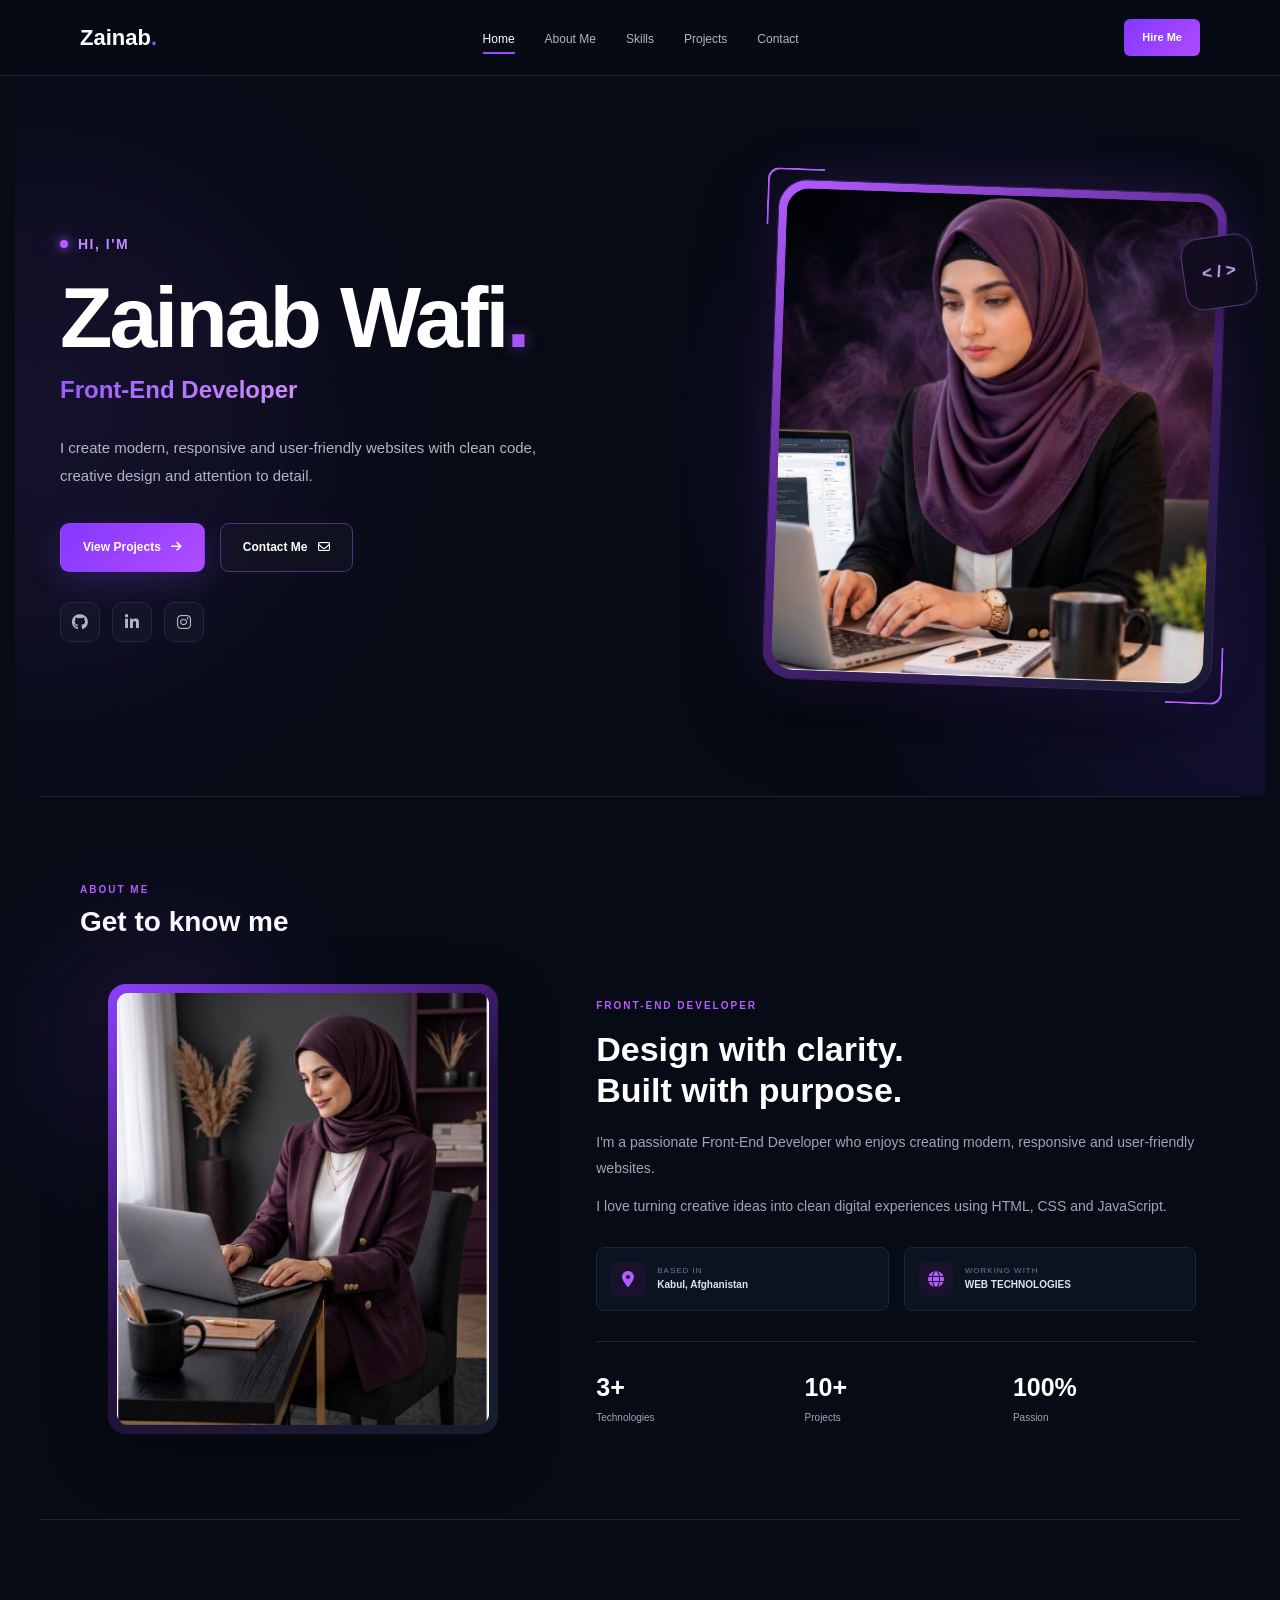
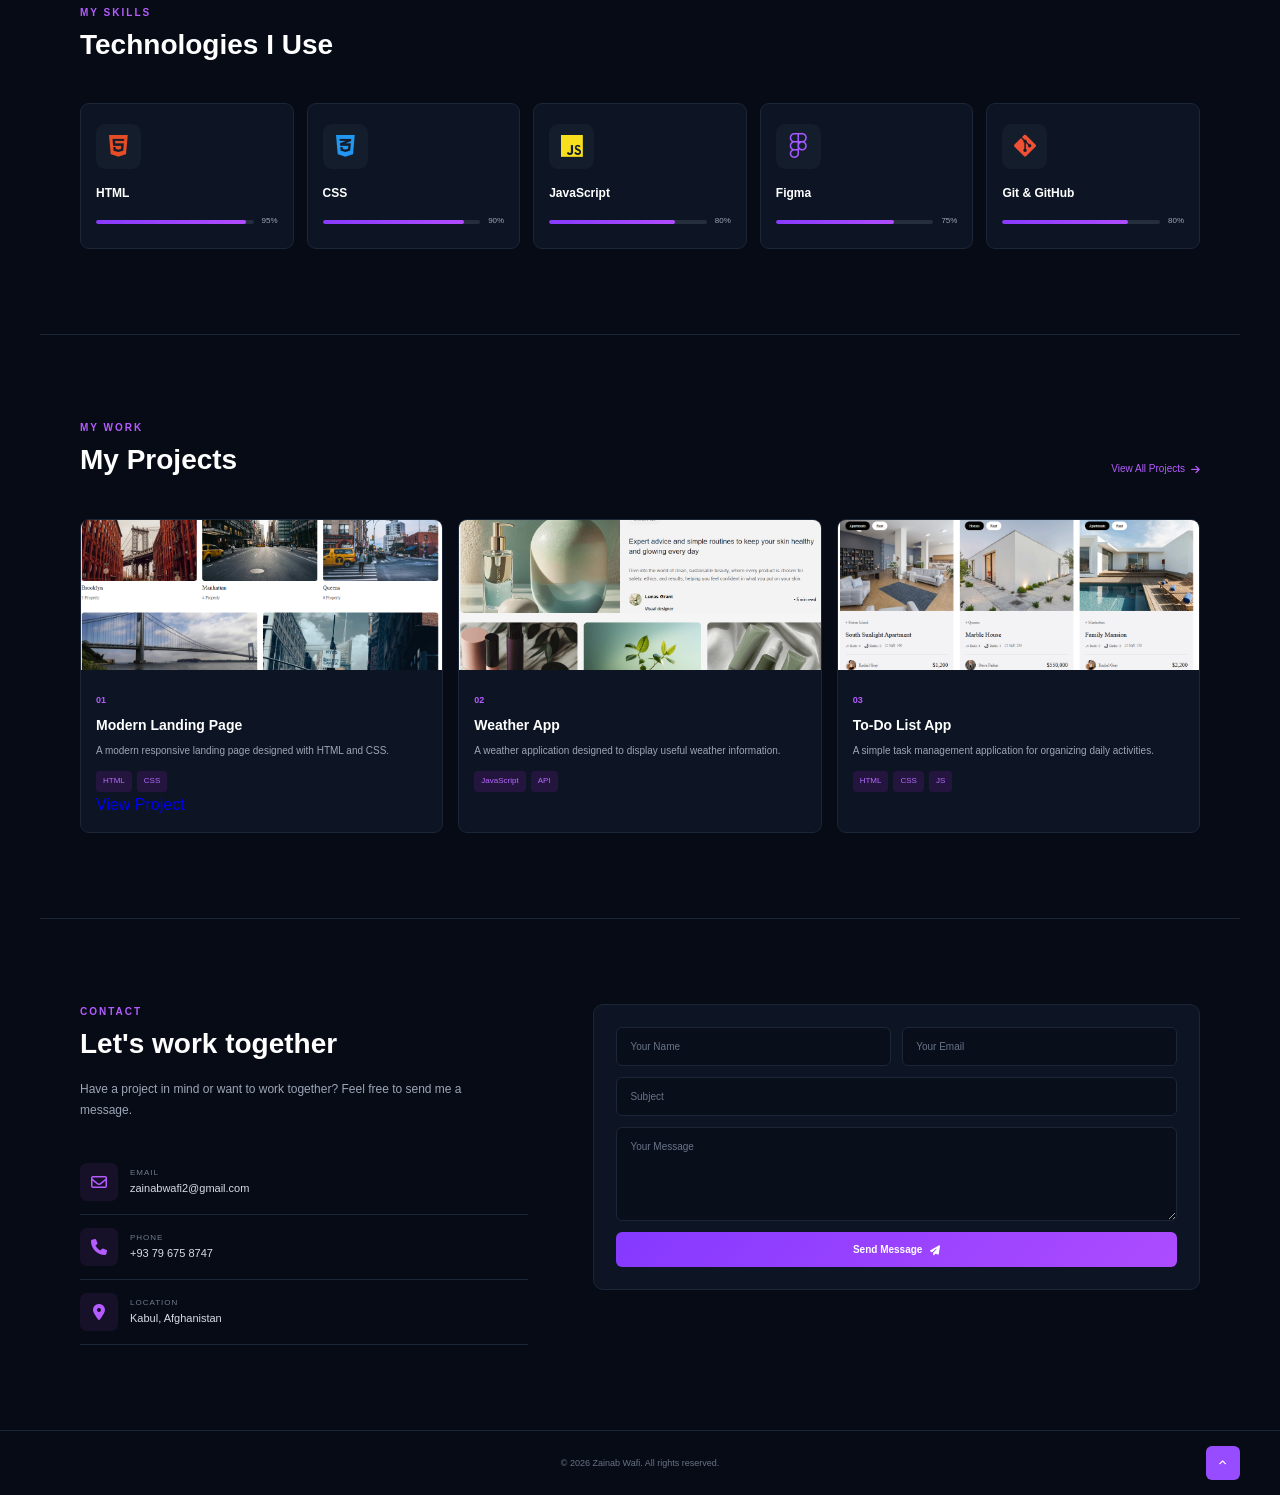
==== index.html @ 2007ede8 "Add modern landing page with HTML, CSS, and image assets - Created project1.html for the landing pag" ====
<!doctype html>
<html lang="en">
  <head>
    <meta charset="UTF-8" />
    <meta name="viewport" content="width=device-width, initial-scale=1.0" />

    <title>Zainab Wafi | Front-End Developer</title>

    <!-- CSS -->
    <link rel="stylesheet" href="style2.css" />

    <!-- Font Awesome -->
    <link
      rel="stylesheet"
      href="https://cdnjs.cloudflare.com/ajax/libs/font-awesome/6.5.2/css/all.min.css"
    />
  </head>

  <body>
    <!-- ================= NAVBAR ================= -->

    <header class="header">
      <nav class="navbar">
        <a href="#home" class="logo"> Zainab<span>.</span> </a>

        <ul class="nav-links">
          <li>
            <a href="#home" class="active">Home</a>
          </li>

          <li>
            <a href="#about">About Me</a>
          </li>

          <li>
            <a href="#skills">Skills</a>
          </li>

          <li>
            <a href="#projects">Projects</a>
          </li>

          <li>
            <a href="#contact">Contact</a>
          </li>
        </ul>

        <a href="#contact" class="hire-btn"> Hire Me </a>
      </nav>
    </header>

    <!-- ================= MAIN ================= -->

    <main>
      <!-- ================= HOME ================= -->

      <section class="home" id="home">
        <div class="home-content">
          <p class="hello">Hi, I'm</p>

          <h1>Zainab Wafi<span>.</span></h1>

          <h2>Front-End Developer</h2>

          <p class="home-description">
            I create modern, responsive and user-friendly websites with clean
            code, creative design and attention to detail.
          </p>

          <!-- Buttons -->

          <div class="home-buttons">
            <a href="#projects" class="btn">
              View Projects
              <i class="fa-solid fa-arrow-right"></i>
            </a>

            <a href="#contact" class="btn btn-outline">
              Contact Me
              <i class="fa-regular fa-envelope"></i>
            </a>
          </div>

          <!-- Social Icons -->

          <div class="social-icons">
            <a href="#" aria-label="GitHub">
              <i class="fa-brands fa-github"></i>
            </a>

            <a href="#" aria-label="LinkedIn">
              <i class="fa-brands fa-linkedin-in"></i>
            </a>

            <a href="#" aria-label="Instagram">
              <i class="fa-brands fa-instagram"></i>
            </a>
          </div>
        </div>

        <!-- Hero Image -->

        <div class="home-image">
          <div class="hero-image-box">
            <img src="hero.PNG" alt="" />

            <!-- <img
              src="https://images.unsplash.com/photo-1494790108377-be9c29b29330?auto=format&fit=crop&w=800&q=80"
              alt="Profile image"
            /> -->
          </div>
        </div>
      </section>

      <!-- ================= ABOUT ================= -->

      <section class="section about-section" id="about">
        <div class="section-heading">
          <p>ABOUT ME</p>

          <h2>Get to know me</h2>
        </div>

        <div class="about-container">
          <!-- About Image -->

          <div class="about-image-wrapper">
            <div class="about-glow"></div>

            <div class="about-image">
              <img src="zaino.PNG" alt="About Zainab" />
            </div>
          </div>

          <!-- About Content -->

          <div class="about-content">
            <span class="about-label"> FRONT-END DEVELOPER </span>

            <h3>
              Design with clarity.<br />
              Built with purpose.
            </h3>

            <p>
              I'm a passionate Front-End Developer who enjoys creating modern,
              responsive and user-friendly websites.
            </p>

            <p>
              I love turning creative ideas into clean digital experiences using
              HTML, CSS and JavaScript.
            </p>

            <!-- Information -->

            <div class="about-info">
              <div class="info-item">
                <div class="info-icon">
                  <i class="fa-solid fa-location-dot"></i>
                </div>

                <div>
                  <small>BASED IN</small>
                  <strong>Kabul, Afghanistan</strong>
                </div>
              </div>

              <div class="info-item">
                <div class="info-icon">
                  <i class="fa-solid fa-globe"></i>
                </div>

                <div>
                  <small>WORKING WITH</small>
                  <strong>WEB TECHNOLOGIES</strong>
                </div>
              </div>
            </div>

            <!-- Statistics -->

            <div class="stats">
              <div class="stat">
                <h4>3+</h4>

                <p>Technologies</p>
              </div>

              <div class="stat">
                <h4>10+</h4>

                <p>Projects</p>
              </div>

              <div class="stat">
                <h4>100%</h4>

                <p>Passion</p>
              </div>
            </div>
          </div>
        </div>
      </section>

      <!-- ================= SKILLS ================= -->

      <section class="section" id="skills">
        <div class="section-heading">
          <p>MY SKILLS</p>

          <h2>Technologies I Use</h2>
        </div>

        <div class="skills-container">
          <!-- HTML -->

          <div class="skill-card">
            <div class="skill-icon html-icon">
              <i class="fa-brands fa-html5"></i>
            </div>

            <h3>HTML</h3>

            <div class="skill-bottom">
              <div class="progress">
                <span style="width: 95%"></span>
              </div>

              <small> 95% </small>
            </div>
          </div>

          <!-- CSS -->

          <div class="skill-card">
            <div class="skill-icon css-icon">
              <i class="fa-brands fa-css3-alt"></i>
            </div>

            <h3>CSS</h3>

            <div class="skill-bottom">
              <div class="progress">
                <span style="width: 90%"></span>
              </div>

              <small> 90% </small>
            </div>
          </div>

          <!-- JavaScript -->

          <div class="skill-card">
            <div class="skill-icon js-icon">
              <i class="fa-brands fa-js"></i>
            </div>

            <h3>JavaScript</h3>

            <div class="skill-bottom">
              <div class="progress">
                <span style="width: 80%"></span>
              </div>

              <small> 80% </small>
            </div>
          </div>

          <!-- Figma -->

          <div class="skill-card">
            <div class="skill-icon figma-icon">
              <i class="fa-brands fa-figma"></i>
            </div>

            <h3>Figma</h3>

            <div class="skill-bottom">
              <div class="progress">
                <span style="width: 75%"></span>
              </div>

              <small> 75% </small>
            </div>
          </div>

          <!-- Git & GitHub -->

          <div class="skill-card">
            <div class="skill-icon git-icon">
              <i class="fa-brands fa-git-alt"></i>
            </div>

            <h3>Git & GitHub</h3>

            <div class="skill-bottom">
              <div class="progress">
                <span style="width: 80%"></span>
              </div>

              <small> 80% </small>
            </div>
          </div>
        </div>
      </section>

      <!-- ================= PROJECTS ================= -->

      <section class="section" id="projects">
        <div class="projects-heading">
          <div class="section-heading">
            <p>MY WORK</p>

            <h2>My Projects</h2>
          </div>

          <a href="#" class="view-all">
            View All Projects
            <i class="fa-solid fa-arrow-right"></i>
          </a>
        </div>

        <div class="projects-container">
          <!-- Project 01 -->

         <!-- Project 01 -->

<article class="project-card">

    <div class="project-image">
        <img src="809.PNG" alt="Modern Landing Page">
    </div>

    <div class="project-content">

        <span class="project-number">01</span>

        <h3>Modern Landing Page</h3>

        <p>
            A modern responsive landing page designed
            with HTML and CSS.
        </p>

        <div class="tags">
            <span>HTML</span>
            <span>CSS</span>
        </div>

        <a href="project1.html" class="view-project">
            View Project
        </a>

    </div>

</article>
          <!-- Project 02 -->

          <article class="project-card">
            <div class="project-image">
              <a href=" https://bootcamp1-7zj9wh69l-web2-7c0c.vercel.app/">
          
              <img src="pich55.PNG" alt=""
                alt="Weather App"
              /> 
              <a href=" https://bootcamp1-7zj9wh69l-web2-7c0c.vercel.app/">
                click here</a
              >
            </div>

            <div class="project-content">
              <span class="project-number"> 02 </span>

              <h3>Weather App</h3>

              <p>
                A weather application designed to display useful weather
                information.
              </p>

              <div class="tags">
                <span>JavaScript</span>
                <span>API</span>
              </div>
            </div>
          </article>

          <!-- Project 03 -->

          <article class="project-card">
            <div class="project-image">
              <img src="6050.PNG" alt="" />
            </div>

            <div class="project-content">
              <span class="project-number"> 03 </span>

              <h3>To-Do List App</h3>

              <p>
                A simple task management application for organizing daily
                activities.
              </p>

              <div class="tags">
                <span>HTML</span>
                <span>CSS</span>
                <span>JS</span>
              </div>
            </div>
          </article>
        </div>
      </section>

      <!-- ================= CONTACT ================= -->

      <section class="section" id="contact">
        <div class="contact-container">
          <!-- Contact Text -->

          <div class="contact-text">
            <div class="section-heading">
              <p>CONTACT</p>

              <h2>Let's work together</h2>
            </div>

            <p class="contact-description">
              Have a project in mind or want to work together? Feel free to send
              me a message.
            </p>

            <div class="contact-details">
              <div class="contact-item">
                <div class="contact-icon">
                  <i class="fa-regular fa-envelope"></i>
                </div>

                <div>
                  <small>EMAIL</small>
                  <span> zainabwafi2@gmail.com </span>
                </div>
              </div>

              <div class="contact-item">
                <div class="contact-icon">
                  <i class="fa-solid fa-phone"></i>
                </div>

                <div>
                  <small>PHONE</small>
                  <span> +93 79 675 8747 </span>
                </div>
              </div>

              <div class="contact-item">
                <div class="contact-icon">
                  <i class="fa-solid fa-location-dot"></i>
                </div>

                <div>
                  <small>LOCATION</small>
                  <span> Kabul, Afghanistan </span>
                </div>
              </div>
            </div>
          </div>

          <!-- Contact Form -->

          <form class="contact-form">
            <div class="form-row">
              <input type="text" placeholder="Your Name" required />

              <input type="email" placeholder="Your Email" required />
            </div>

            <input type="text" placeholder="Subject" required />

            <textarea rows="6" placeholder="Your Message" required></textarea>

            <button type="submit" class="send-btn">
              Send Message

              <i class="fa-solid fa-paper-plane"></i>
            </button>
          </form>
        </div>
      </section>
    </main>

    <!-- ================= FOOTER ================= -->

    <footer>
      <p>© 2026 Zainab Wafi. All rights reserved.</p>

      <a href="#home" class="back-to-top">
        <i class="fa-solid fa-angle-up"></i>
      </a>
    </footer>
  </body>
</html>
---- style2.css ----
/* =====================================================
   RESET
===================================================== */

* {
    margin: 0;
    padding: 0;
    box-sizing: border-box;
}

html {
    scroll-behavior: smooth;
}

body {
    font-family: Arial, Helvetica, sans-serif;

    background: #070b15;
    color: #ffffff;

    line-height: 1.6;
}

a {
    text-decoration: none;
}

ul {
    list-style: none;
}

img {
    display: block;
    max-width: 100%;
}


/* =====================================================
   VARIABLES
===================================================== */

:root {

    --background: #070b15;

    --background-light: #0b1220;

    --card: #0d1524;

    --border: #1b2638;

    --purple: #984cff;

    --purple-light: #b45cff;

    --purple-dark: #24133f;

    --white: #ffffff;

    --text: #dfe3eb;

    --muted: #9da6b7;
}


/* =====================================================
   HEADER / NAVBAR
===================================================== */

.header {
    position: sticky;
    top: 0;
    z-index: 1000;

    width: 100%;

    background: rgba(7, 11, 21, 0.94);

    border-bottom: 1px solid var(--border);

    backdrop-filter: blur(12px);
}

.navbar {
    max-width: 1200px;

    min-height: 75px;

    margin: auto;

    padding: 0 40px;

    display: flex;
    align-items: center;
    justify-content: space-between;
}


/* Logo */

.logo {
    color: var(--white);

    font-size: 22px;
    font-weight: 700;
}

.logo span {
    color: var(--purple);
}


/* Navigation */

.nav-links {
    display: flex;
    align-items: center;

    gap: 30px;
}

.nav-links a {
    position: relative;

    color: #aeb6c5;

    font-size: 12px;

    transition: 0.3s ease;
}

.nav-links a:hover,
.nav-links a.active {
    color: var(--white);
}

.nav-links a::after {
    content: "";

    position: absolute;

    left: 0;
    bottom: -8px;

    width: 0;
    height: 2px;

    background: var(--purple);

    transition: 0.3s ease;
}

.nav-links a:hover::after,
.nav-links a.active::after {
    width: 100%;
}


/* Hire Button */

.hire-btn {
    padding: 10px 18px;

    color: var(--white);

    font-size: 11px;
    font-weight: 600;

    border-radius: 6px;

    background:
        linear-gradient(
            135deg,
            #8438ff,
            #ad4cff
        );

    transition: 0.3s ease;
}

.hire-btn:hover {
    transform: translateY(-2px);

    box-shadow:
        0 8px 25px rgba(152, 76, 255, 0.25);
}


/* =====================================================
   HOME
===================================================== */

.home {
    max-width: 1200px;

    min-height: 620px;

    margin: auto;

    padding: 80px 40px;

    display: flex;
    align-items: center;
    justify-content: space-between;

    gap: 70px;
}

.home-content {
    max-width: 560px;
}


/* Hello */

.hello {
    color: var(--purple-light);

    font-size: 16px;
    font-weight: 600;

    margin-bottom: 8px;
}


/* Name */

.home h1 {
    font-size: clamp(45px, 6vw, 68px);

    line-height: 1.05;

    margin-bottom: 12px;
}

.home h1 span {
    color: var(--purple);
}


/* Job title */

.home h2 {
    color: var(--purple-light);

    font-size: 22px;

    margin-bottom: 18px;
}


/* Description */

.home-description {
    max-width: 480px;

    color: var(--muted);

    font-size: 15px;

    line-height: 1.8;
}


/* Buttons */

.home-buttons {
    display: flex;

    gap: 12px;

    margin-top: 28px;
}

.btn {
    display: inline-flex;

    align-items: center;
    justify-content: center;

    gap: 8px;

    padding: 12px 18px;

    color: var(--white);

    font-size: 11px;
    font-weight: 600;

    border-radius: 6px;

    background:
        linear-gradient(
            135deg,
            #8539ff,
            #ad4cff
        );

    transition: 0.3s ease;
}

.btn:hover {
    transform: translateY(-3px);

    box-shadow:
        0 10px 25px rgba(152, 76, 255, 0.25);
}

.btn-outline {
    background: transparent;

    border: 1px solid var(--purple);
}

.btn-outline:hover {
    background: var(--purple);
}


/* Social Icons */

.social-icons {
    display: flex;

    gap: 14px;

    margin-top: 27px;
}

.social-icons a {
    width: 36px;
    height: 36px;

    display: flex;

    align-items: center;
    justify-content: center;

    color: #c6ccd7;

    border: 1px solid var(--border);

    border-radius: 50%;

    transition: 0.3s ease;
}

.social-icons a:hover {
    color: white;

    background: var(--purple);

    border-color: var(--purple);

    transform: translateY(-3px);
}


/* =====================================================
   HERO IMAGE
===================================================== */

.home-image {
    width: 410px;

    flex-shrink: 0;
}

.hero-image-box {
    width: 100%;
    height: 430px;

    padding: 10px;

    border: 1px solid #39235b;

    border-radius: 20px;

    background:
        radial-gradient(
            circle at center,
            #35135f 0%,
            #161c2d 55%,
            #080d17 100%
        );

    box-shadow:
        0 0 70px rgba(152, 76, 255, 0.12);
}

.hero-image-box img {
    width: 100%;
    height: 100%;

    object-fit: cover;

    border-radius: 13px;
}


/* =====================================================
   GENERAL SECTION
===================================================== */

.section {
    max-width: 1200px;

    margin: auto;

    padding: 85px 40px;

    border-top: 1px solid var(--border);
}

.section-heading p {
    color: var(--purple-light);

    font-size: 10px;
    font-weight: 700;

    letter-spacing: 2px;

    margin-bottom: 7px;
}

.section-heading h2 {
    font-size: 28px;

    line-height: 1.2;
}


/* =====================================================
   ABOUT
===================================================== */

.about-container {
    display: grid;

    grid-template-columns: 0.85fr 1.15fr;

    align-items: center;

    gap: 70px;

    margin-top: 45px;
}


/* About image wrapper */

.about-image-wrapper {
    position: relative;

    width: 100%;

    max-width: 390px;

    margin: auto;
}


/* Purple glow */

.about-glow {
    position: absolute;

    top: -20px;
    left: -20px;

    width: 150px;
    height: 150px;

    background: var(--purple);

    filter: blur(80px);

    opacity: 0.25;

    z-index: 0;
}


/* Image frame */

.about-image {
    position: relative;

    width: 100%;
    height: 450px;

    padding: 9px;

    background:
        linear-gradient(
            145deg,
            #8c40ff,
            #25113f,
            #151d2d
        );

    border-radius: 18px;

    z-index: 1;

    box-shadow:
        0 20px 60px rgba(0, 0, 0, 0.35);
}

.about-image img {
    width: 100%;
    height: 100%;

    object-fit: cover;

    border-radius: 11px;
}


/* About content */

.about-content {
    max-width: 600px;
}

.about-label {
    color: var(--purple-light);

    font-size: 10px;
    font-weight: 700;

    letter-spacing: 2px;
}

.about-content h3 {
    font-size: 34px;

    line-height: 1.2;

    margin: 12px 0 20px;
}

.about-content > p {
    color: var(--muted);

    font-size: 14px;

    line-height: 1.8;

    margin-bottom: 13px;
}


/* About information */

.about-info {
    margin-top: 28px;

    display: grid;

    grid-template-columns: 1fr 1fr;

    gap: 15px;
}

.info-item {
    display: flex;

    align-items: center;

    gap: 12px;

    padding: 14px;

    background: #0b1220;

    border: 1px solid var(--border);

    border-radius: 8px;
}

.info-icon {
    width: 34px;
    height: 34px;

    display: flex;

    align-items: center;
    justify-content: center;

    color: var(--purple-light);

    background: #1a112c;

    border-radius: 7px;
}

.info-item div:last-child {
    display: flex;

    flex-direction: column;
}

.info-item small {
    color: #707b8e;

    font-size: 8px;

    letter-spacing: 1px;
}

.info-item strong {
    color: #dfe3eb;

    font-size: 10px;
}


/* Statistics */

.stats {
    display: grid;

    grid-template-columns: repeat(3, 1fr);

    gap: 25px;

    margin-top: 30px;

    padding-top: 25px;

    border-top: 1px solid var(--border);
}

.stat h4 {
    color: var(--white);

    font-size: 25px;

    margin-bottom: 3px;
}

.stat p {
    color: var(--muted);

    font-size: 10px;
}


/* =====================================================
   SKILLS
===================================================== */

.skills-container {
    display: grid;

    grid-template-columns: repeat(5, 1fr);

    gap: 13px;

    margin-top: 42px;
}

.skill-card {
    padding: 20px 15px;

    background: var(--card);

    border: 1px solid var(--border);

    border-radius: 9px;

    transition: 0.3s ease;
}

.skill-card:hover {
    transform: translateY(-6px);

    border-color: #54327f;

    box-shadow:
        0 15px 35px rgba(0, 0, 0, 0.25);
}


/* Skill icons */

.skill-icon {
    width: 45px;
    height: 45px;

    display: flex;

    align-items: center;
    justify-content: center;

    margin-bottom: 15px;

    font-size: 25px;

    background: #141d2c;

    border-radius: 9px;
}

.html-icon {
    color: #e44d26;
}

.css-icon {
    color: #2196f3;
}

.js-icon {
    color: #f7df1e;
}

.figma-icon {
    color: #a259ff;
}

.git-icon {
    color: #f05033;
}

.skill-card h3 {
    font-size: 12px;

    margin-bottom: 12px;
}


/* Progress */

.skill-bottom {
    display: flex;

    align-items: center;

    gap: 8px;
}

.progress {
    flex: 1;

    height: 4px;

    overflow: hidden;

    background: #252e3d;

    border-radius: 20px;
}

.progress span {
    display: block;

    height: 100%;

    background:
        linear-gradient(
            90deg,
            #873aff,
            #b14cff
        );

    border-radius: 20px;
}

.skill-bottom small {
    color: var(--muted);

    font-size: 8px;
}


/* =====================================================
   PROJECTS
===================================================== */

.projects-heading {
    display: flex;

    align-items: flex-end;

    justify-content: space-between;
}

.view-all {
    display: flex;

    align-items: center;

    gap: 6px;

    color: var(--purple-light);

    font-size: 10px;

    transition: 0.3s ease;
}

.view-all:hover {
    color: white;

    gap: 10px;
}


.projects-container {
    display: grid;

    grid-template-columns: repeat(3, 1fr);

    gap: 15px;

    margin-top: 42px;
}


/* Project card */

.project-card {
    overflow: hidden;

    background: var(--card);

    border: 1px solid var(--border);

    border-radius: 9px;

    transition: 0.3s ease;
}

.project-card:hover {
    transform: translateY(-7px);

    border-color: #54327f;

    box-shadow:
        0 15px 35px rgba(0, 0, 0, 0.3);
}


/* Project image */

.project-image {
    width: 100%;
    height: 150px;

    overflow: hidden;
}

.project-image img {
    width: 100%;
    height: 100%;

    object-fit: cover;

    transition: 0.5s ease;
}

.project-card:hover .project-image img {
    transform: scale(1.07);
}


/* Project content */

.project-content {
    padding: 15px;
}

.project-number {
    color: var(--purple-light);

    font-size: 9px;

    font-weight: 700;
}

.project-content h3 {
    font-size: 14px;

    margin: 4px 0 5px;
}

.project-content p {
    color: var(--muted);

    font-size: 10px;

    line-height: 1.7;
}


/* Tags */

.tags {
    display: flex;

    flex-wrap: wrap;

    gap: 5px;

    margin-top: 12px;
}

.tags span {
    padding: 4px 7px;

    color: #b66aff;

    font-size: 8px;

    background: #24153f;

    border-radius: 4px;
}


/* =====================================================
   CONTACT
===================================================== */

.contact-container {
    display: grid;

    grid-template-columns: 0.85fr 1.15fr;

    gap: 65px;

    align-items: start;
}

.contact-description {
    max-width: 430px;

    color: var(--muted);

    font-size: 12px;

    line-height: 1.8;

    margin-top: 18px;
}


/* Contact details */

.contact-details {
    margin-top: 28px;
}

.contact-item {
    display: flex;

    align-items: center;

    gap: 12px;

    padding: 13px 0;

    border-bottom: 1px solid var(--border);
}

.contact-icon {
    width: 38px;
    height: 38px;

    display: flex;

    align-items: center;
    justify-content: center;

    color: var(--purple-light);

    background: #171029;

    border-radius: 7px;
}

.contact-item div:last-child {
    display: flex;

    flex-direction: column;
}

.contact-item small {
    color: #707b8e;

    font-size: 8px;

    letter-spacing: 1px;
}

.contact-item span {
    color: #d7dce5;

    font-size: 11px;
}


/* Contact form */

.contact-form {
    display: flex;

    flex-direction: column;

    gap: 11px;

    padding: 22px;

    background: var(--card);

    border: 1px solid var(--border);

    border-radius: 10px;
}

.form-row {
    display: grid;

    grid-template-columns: 1fr 1fr;

    gap: 11px;
}

.contact-form input,
.contact-form textarea {
    width: 100%;

    padding: 13px;

    color: white;

    background: #080f1b;

    border: 1px solid var(--border);

    border-radius: 6px;

    outline: none;

    font-family: inherit;

    font-size: 10px;

    transition: 0.3s ease;
}

.contact-form textarea {
    resize: vertical;
}

.contact-form input::placeholder,
.contact-form textarea::placeholder {
    color: #697488;
}

.contact-form input:focus,
.contact-form textarea:focus {
    border-color: var(--purple);

    box-shadow:
        0 0 0 3px rgba(152, 76, 255, 0.08);
}


/* Send button */

.send-btn {
    display: flex;

    align-items: center;

    justify-content: center;

    gap: 8px;

    padding: 12px;

    color: white;

    background:
        linear-gradient(
            135deg,
            #8539ff,
            #ad4cff
        );

    border: none;

    border-radius: 6px;

    font-family: inherit;

    font-size: 10px;

    font-weight: 600;

    cursor: pointer;

    transition: 0.3s ease;
}

.send-btn:hover {
    transform: translateY(-2px);

    box-shadow:
        0 10px 25px rgba(152, 76, 255, 0.25);
}


/* =====================================================
   FOOTER
===================================================== */

footer {
    position: relative;

    min-height: 65px;

    padding: 0 40px;

    display: flex;

    align-items: center;

    justify-content: center;

    color: #687386;

    font-size: 9px;

    border-top: 1px solid var(--border);
}

.back-to-top {
    position: absolute;

    right: 40px;

    width: 34px;
    height: 34px;

    display: flex;

    align-items: center;
    justify-content: center;

    color: white;

    background: var(--purple);

    border-radius: 6px;

    transition: 0.3s ease;
}

.back-to-top:hover {
    transform: translateY(-4px);
}


/* =====================================================
   TABLET
===================================================== */

@media (max-width: 1000px) {

    .navbar {
        padding: 0 25px;
    }

    .nav-links {
        gap: 18px;
    }

    .home {
        padding: 70px 25px;

        gap: 40px;
    }

    .home-image {
        width: 340px;
    }

    .hero-image-box {
        height: 390px;
    }

    .section {
        padding-left: 25px;
        padding-right: 25px;
    }

    .skills-container {
        grid-template-columns: repeat(3, 1fr);
    }

    .about-container,
    .contact-container {
        gap: 40px;
    }

}


/* =====================================================
   MOBILE
===================================================== */

@media (max-width: 750px) {

    /* Navbar */

    .navbar {
        padding: 17px 18px;

        flex-wrap: wrap;

        gap: 15px;
    }

    .nav-links {
        order: 3;

        width: 100%;

        justify-content: center;

        gap: 15px;

        overflow-x: auto;
    }

    .nav-links a {
        font-size: 10px;

        white-space: nowrap;
    }

    .hire-btn {
        padding: 8px 13px;

        font-size: 9px;
    }


    /* Home */

    .home {
        min-height: auto;

        padding: 65px 18px;

        flex-direction: column;

        text-align: center;
    }

    .home-content {
        max-width: 100%;
    }

    .home h1 {
        font-size: 43px;
    }

    .home h2 {
        font-size: 19px;
    }

    .home-description {
        margin: auto;
    }

    .home-buttons,
    .social-icons {
        justify-content: center;
    }

    .home-image {
        width: min(100%, 350px);
    }

    .hero-image-box {
        height: 370px;
    }


    /* Sections */

    .section {
        padding: 70px 18px;
    }

    .section-heading h2 {
        font-size: 25px;
    }


    /* About */

    .about-container {
        grid-template-columns: 1fr;

        gap: 40px;
    }

    .about-image-wrapper {
        max-width: 350px;
    }

    .about-image {
        height: 410px;
    }

    .about-content h3 {
        font-size: 28px;
    }

    .about-info {
        grid-template-columns: 1fr;
    }


    /* Skills */

    .skills-container {
        grid-template-columns: repeat(2, 1fr);
    }


    /* Projects */

    .projects-container {
        grid-template-columns: 1fr;
    }


    /* Contact */

    .contact-container {
        grid-template-columns: 1fr;

        gap: 40px;
    }

    .form-row {
        grid-template-columns: 1fr;
    }

}


/* =====================================================
   SMALL MOBILE
===================================================== */

@media (max-width: 450px) {

    .navbar {
        padding: 14px;
    }

    .logo {
        font-size: 19px;
    }

    .nav-links {
        gap: 11px;
    }

    .nav-links a {
        font-size: 9px;
    }

    .hire-btn {
        padding: 7px 10px;
    }


    .home {
        padding: 55px 15px;
    }

    .home h1 {
        font-size: 35px;
    }

    .home h2 {
        font-size: 17px;
    }

    .home-description {
        font-size: 13px;
    }

    .home-buttons {
        flex-direction: column;

        align-items: center;
    }

    .btn {
        width: 190px;
    }

    .home-image {
        width: 100%;
    }

    .hero-image-box {
        height: 330px;
    }


    /* About */

    .about-image {
        height: 370px;
    }

    .about-content h3 {
        font-size: 25px;
    }


    /* Skills */

    .skills-container {
        gap: 9px;
    }

    .skill-card {
        padding: 17px 11px;
    }


    /* Contact */

    .contact-form {
        padding: 16px;
    }


    /* Footer */

    footer {
        padding: 0 60px 0 18px;

        text-align: center;
    }

    .back-to-top {
        right: 18px;
    }

}




/* =====================================================
   CREATIVE HERO / HOME
===================================================== */

.home {
    position: relative;
    max-width: 1250px;
    min-height: 720px;
    margin: auto;
    padding: 90px 45px;

    display: flex;
    align-items: center;
    justify-content: space-between;

    gap: 80px;
    overflow: hidden;
}


/* =====================================================
   HERO BACKGROUND
===================================================== */

.home::before {
    content: "";
    position: absolute;

    width: 500px;
    height: 500px;

    left: -220px;
    top: 100px;

    background: #984cff;
    opacity: 0.10;

    filter: blur(120px);
    border-radius: 50%;

    pointer-events: none;
}


.home::after {
    content: "";

    position: absolute;

    width: 420px;
    height: 420px;

    right: -180px;
    bottom: -120px;

    background: #6c35ff;
    opacity: 0.12;

    filter: blur(110px);
    border-radius: 50%;

    pointer-events: none;
}


/* =====================================================
   HERO CONTENT
===================================================== */

.home-content {
    position: relative;
    z-index: 5;

    max-width: 610px;
}


/* =====================================================
   SMALL INTRO
===================================================== */

.hello {
    display: inline-flex;
    align-items: center;
    gap: 10px;

    margin-bottom: 20px;

    color: #c58aff;

    font-size: 14px;
    font-weight: 700;

    letter-spacing: 1.5px;
    text-transform: uppercase;
}


/* little glowing dot */

.hello::before {
    content: "";

    width: 8px;
    height: 8px;

    background: #b45cff;

    border-radius: 50%;

    box-shadow:
        0 0 10px #984cff,
        0 0 25px #984cff;

    animation: pulseDot 2s infinite;
}


@keyframes pulseDot {

    0%,
    100% {
        transform: scale(1);
        opacity: 1;
    }

    50% {
        transform: scale(1.5);
        opacity: 0.5;
    }
}


/* =====================================================
   MAIN TITLE
===================================================== */

.home h1 {
    margin-bottom: 12px;

    font-size: clamp(55px, 7vw, 86px);

    line-height: 0.98;

    letter-spacing: -3px;

    font-weight: 800;
}


.home h1 span {
    color: #a855f7;

    text-shadow:
        0 0 15px rgba(168, 85, 247, 0.5);
}


/* =====================================================
   JOB TITLE
===================================================== */

.home h2 {
    display: inline-block;

    margin-bottom: 24px;

    font-size: 24px;

    font-weight: 700;

    background:
        linear-gradient(
            90deg,
            #9b5cff,
            #d18cff,
            #8f4cff
        );

    -webkit-background-clip: text;
    -webkit-text-fill-color: transparent;

    background-size: 200% auto;

    animation: gradientText 4s linear infinite;
}


@keyframes gradientText {

    0% {
        background-position: 0% center;
    }

    100% {
        background-position: 200% center;
    }
}


/* =====================================================
   DESCRIPTION
===================================================== */

.home-description {
    max-width: 530px;

    margin-bottom: 5px;

    color: #aeb6c5;

    font-size: 15px;

    line-height: 1.9;
}


/* =====================================================
   BUTTONS
===================================================== */

.home-buttons {
    display: flex;

    gap: 15px;

    margin-top: 32px;
}


.btn {
    position: relative;

    display: inline-flex;

    align-items: center;
    justify-content: center;

    gap: 10px;

    padding: 14px 22px;

    color: white;

    font-size: 12px;
    font-weight: 700;

    border-radius: 9px;

    background:
        linear-gradient(
            135deg,
            #8438ff,
            #b14cff
        );

    border: 1px solid transparent;

    box-shadow:
        0 10px 30px rgba(152, 76, 255, 0.20);

    transition: 0.35s ease;

    overflow: hidden;
}


.btn::before {
    content: "";

    position: absolute;

    top: 0;
    left: -100%;

    width: 100%;
    height: 100%;

    background:
        linear-gradient(
            90deg,
            transparent,
            rgba(255,255,255,0.25),
            transparent
        );

    transition: 0.5s;
}


.btn:hover::before {
    left: 100%;
}


.btn:hover {
    transform: translateY(-5px);

    box-shadow:
        0 15px 40px rgba(152, 76, 255, 0.35);
}


.btn i {
    transition: 0.3s ease;
}


.btn:hover i {
    transform: translateX(4px);
}


/* =====================================================
   OUTLINE BUTTON
===================================================== */

.btn-outline {
    background: rgba(255,255,255,0.02);

    border: 1px solid #593080;

    box-shadow: none;
}


.btn-outline:hover {
    background: rgba(152,76,255,0.12);

    border-color: #984cff;

    box-shadow:
        0 10px 30px rgba(152,76,255,0.15);
}


/* =====================================================
   SOCIAL ICONS
===================================================== */

.social-icons {
    display: flex;

    gap: 12px;

    margin-top: 30px;
}


.social-icons a {
    width: 40px;
    height: 40px;

    display: flex;

    align-items: center;
    justify-content: center;

    color: #aeb6c5;

    background: rgba(255,255,255,0.025);

    border: 1px solid #202b3d;

    border-radius: 10px;

    transition: 0.3s ease;
}


.social-icons a:hover {
    color: white;

    background: #984cff;

    border-color: #984cff;

    transform: translateY(-5px) rotate(3deg);

    box-shadow:
        0 10px 25px rgba(152,76,255,0.3);
}


/* =====================================================
   HERO IMAGE AREA
===================================================== */

.home-image {
    position: relative;

    width: 450px;

    flex-shrink: 0;

    z-index: 3;
}


/* =====================================================
   GLOW BEHIND IMAGE
===================================================== */

.home-image::before {
    content: "";

    position: absolute;

    width: 350px;
    height: 350px;

    top: 50%;
    left: 50%;

    transform: translate(-50%, -50%);

    background: #984cff;

    opacity: 0.25;

    filter: blur(100px);

    border-radius: 50%;

    animation: imageGlow 4s ease-in-out infinite;
}


@keyframes imageGlow {

    0%,
    100% {
        transform: translate(-50%, -50%) scale(1);
        opacity: 0.20;
    }

    50% {
        transform: translate(-50%, -50%) scale(1.15);
        opacity: 0.35;
    }
}


/* =====================================================
   IMAGE FRAME
===================================================== */

.hero-image-box {
    position: relative;

    width: 100%;
    height: 500px;

    padding: 8px;

    background:
        linear-gradient(
            145deg,
            #b45cff,
            #4d207e,
            #161c2d
        );

    border-radius: 30px;

    box-shadow:
        0 30px 80px rgba(0,0,0,0.45),
        0 0 50px rgba(152,76,255,0.18);

    transform: rotate(2deg);

    transition: 0.5s ease;
}


.hero-image-box:hover {
    transform: rotate(0deg) translateY(-8px);

    box-shadow:
        0 35px 90px rgba(0,0,0,0.5),
        0 0 70px rgba(152,76,255,0.28);
}


/* =====================================================
   IMAGE
===================================================== */

.hero-image-box img {
    width: 100%;
    height: 100%;

    object-fit: cover;

    border-radius: 23px;

    background: #0b1220;
}


/* =====================================================
   DECORATIVE CORNERS
===================================================== */

.hero-image-box::before,
.hero-image-box::after {
    content: "";

    position: absolute;

    width: 55px;
    height: 55px;

    border: 2px solid #b45cff;

    z-index: 5;

    pointer-events: none;
}


.hero-image-box::before {
    top: -12px;
    left: -12px;

    border-right: none;
    border-bottom: none;

    border-radius: 12px 0 0 0;
}


.hero-image-box::after {
    right: -12px;
    bottom: -12px;

    border-left: none;
    border-top: none;

    border-radius: 0 0 12px 0;
}


/* =====================================================
   FLOATING CODE CARDS
===================================================== */

.home-image::after {
    content: "< / >";

    position: absolute;

    right: -35px;
    top: 50px;

    width: 70px;
    height: 70px;

    display: flex;

    align-items: center;
    justify-content: center;

    color: #d4aaff;

    font-size: 17px;
    font-weight: 800;

    background:
        rgba(15, 12, 27, 0.9);

    border: 1px solid #5e3582;

    border-radius: 18px;

    box-shadow:
        0 15px 35px rgba(0,0,0,0.35),
        0 0 25px rgba(152,76,255,0.12);

    backdrop-filter: blur(10px);

    transform: rotate(-8deg);

    animation: floatingCard 4s ease-in-out infinite;
}


@keyframes floatingCard {

    0%,
    100% {
        transform: translateY(0) rotate(-8deg);
    }

    50% {
        transform: translateY(-12px) rotate(-4deg);
    }
}


/* =====================================================
   RESPONSIVE HERO
===================================================== */

@media (max-width: 1000px) {

    .home {
        gap: 45px;

        padding:
            80px 25px;
    }

    .home h1 {
        font-size: 58px;
    }

    .home-image {
        width: 360px;
    }

    .hero-image-box {
        height: 430px;
    }

}


@media (max-width: 750px) {

    .home {
        min-height: auto;

        padding:
            75px 18px 90px;

        flex-direction: column;

        text-align: center;

        gap: 60px;
    }


    .home-content {
        max-width: 100%;
    }


    .hello {
        justify-content: center;
    }


    .home h1 {
        font-size: 48px;

        letter-spacing: -2px;
    }


    .home h2 {
        font-size: 20px;
    }


    .home-description {
        margin: auto;

        max-width: 500px;
    }


    .home-buttons {
        justify-content: center;

        flex-wrap: wrap;
    }


    .social-icons {
        justify-content: center;
    }


    .home-image {
        width: min(100%, 370px);
    }


    .hero-image-box {
        height: 430px;
    }


    .home-image::after {
        right: -10px;
    }

}


@media (max-width: 450px) {

    .home {
        padding:
            60px 15px 75px;
    }


    .home h1 {
        font-size: 39px;
    }


    .home h2 {
        font-size: 18px;
    }


    .home-description {
        font-size: 13px;
    }


    .home-buttons {
        flex-direction: column;

        align-items: center;
    }


    .btn {
        width: 210px;
    }


    .home-image {
        width: 100%;
    }


    .hero-image-box {
        height: 360px;

        border-radius: 24px;
    }


    .hero-image-box img {
        border-radius: 18px;
    }


    .home-image::after {
        width: 55px;
        height: 55px;

        right: 0;
        top: 25px;

        font-size: 13px;
    }

}
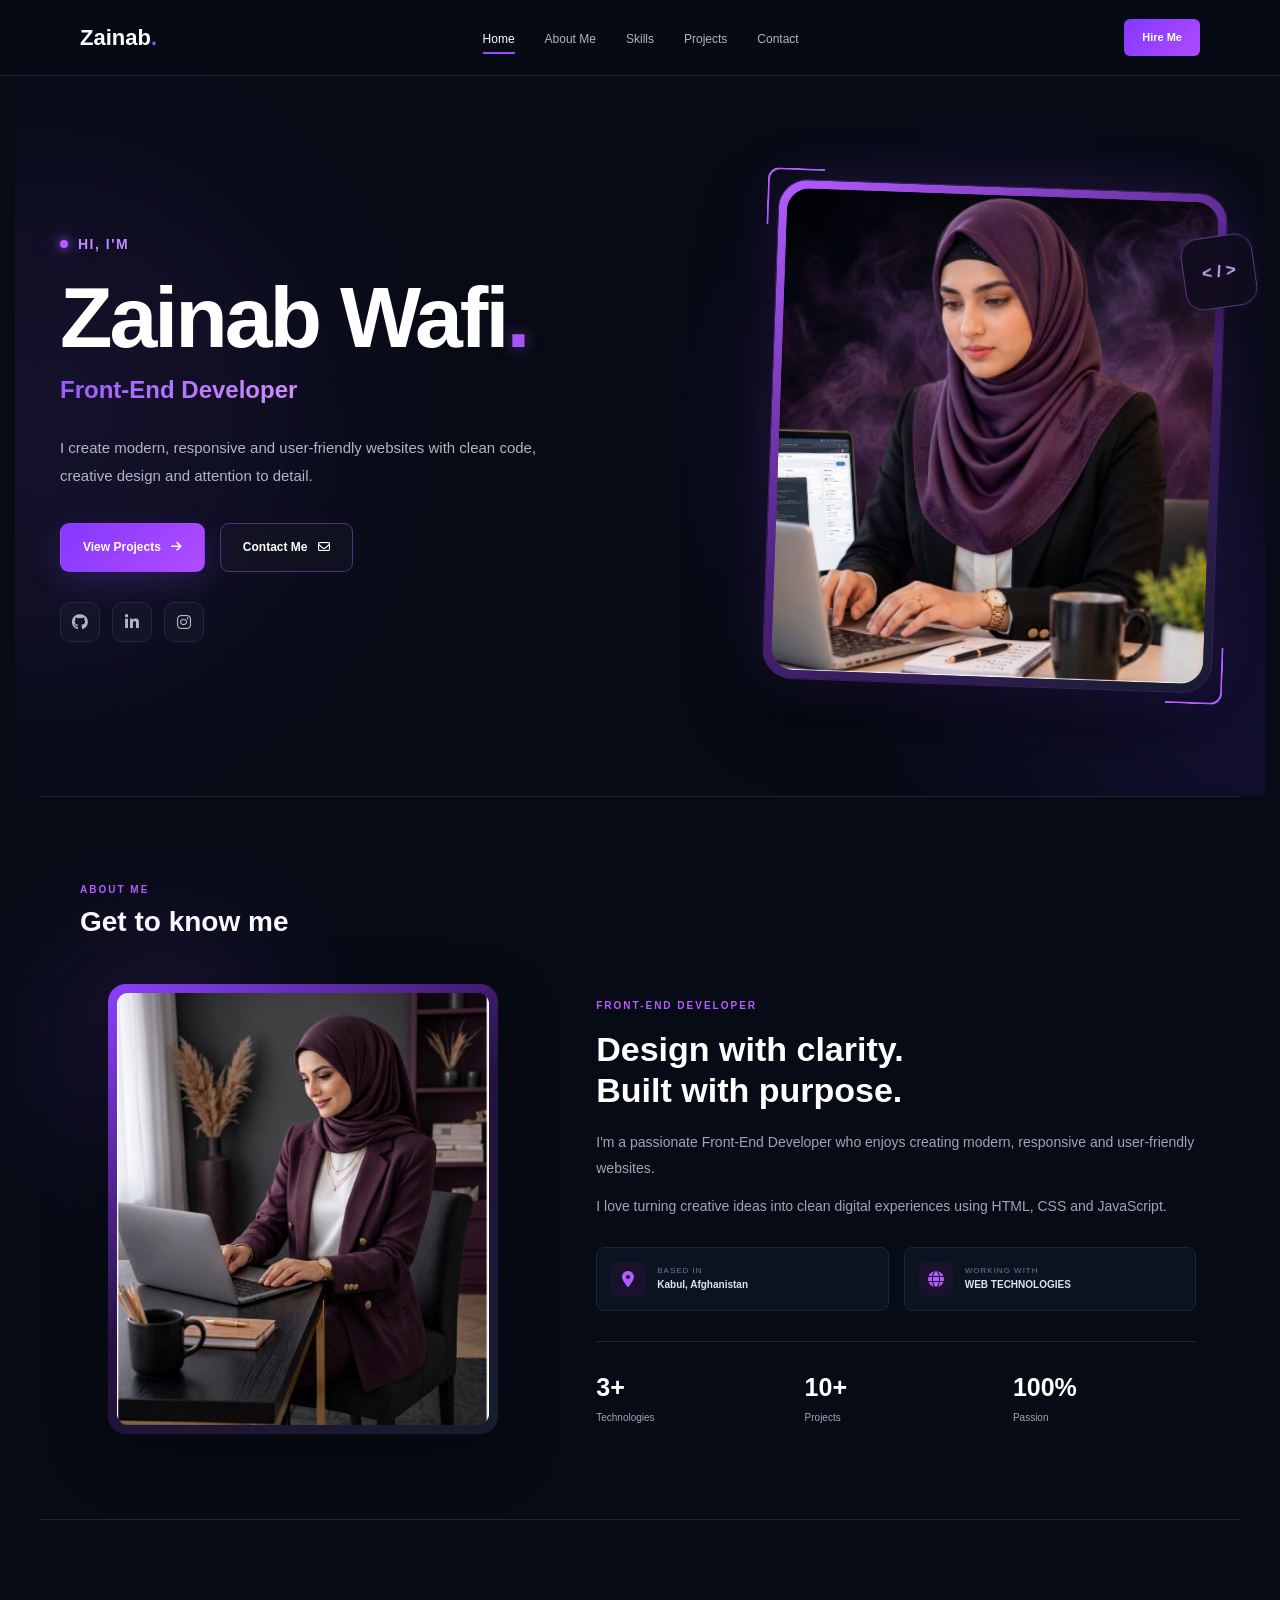
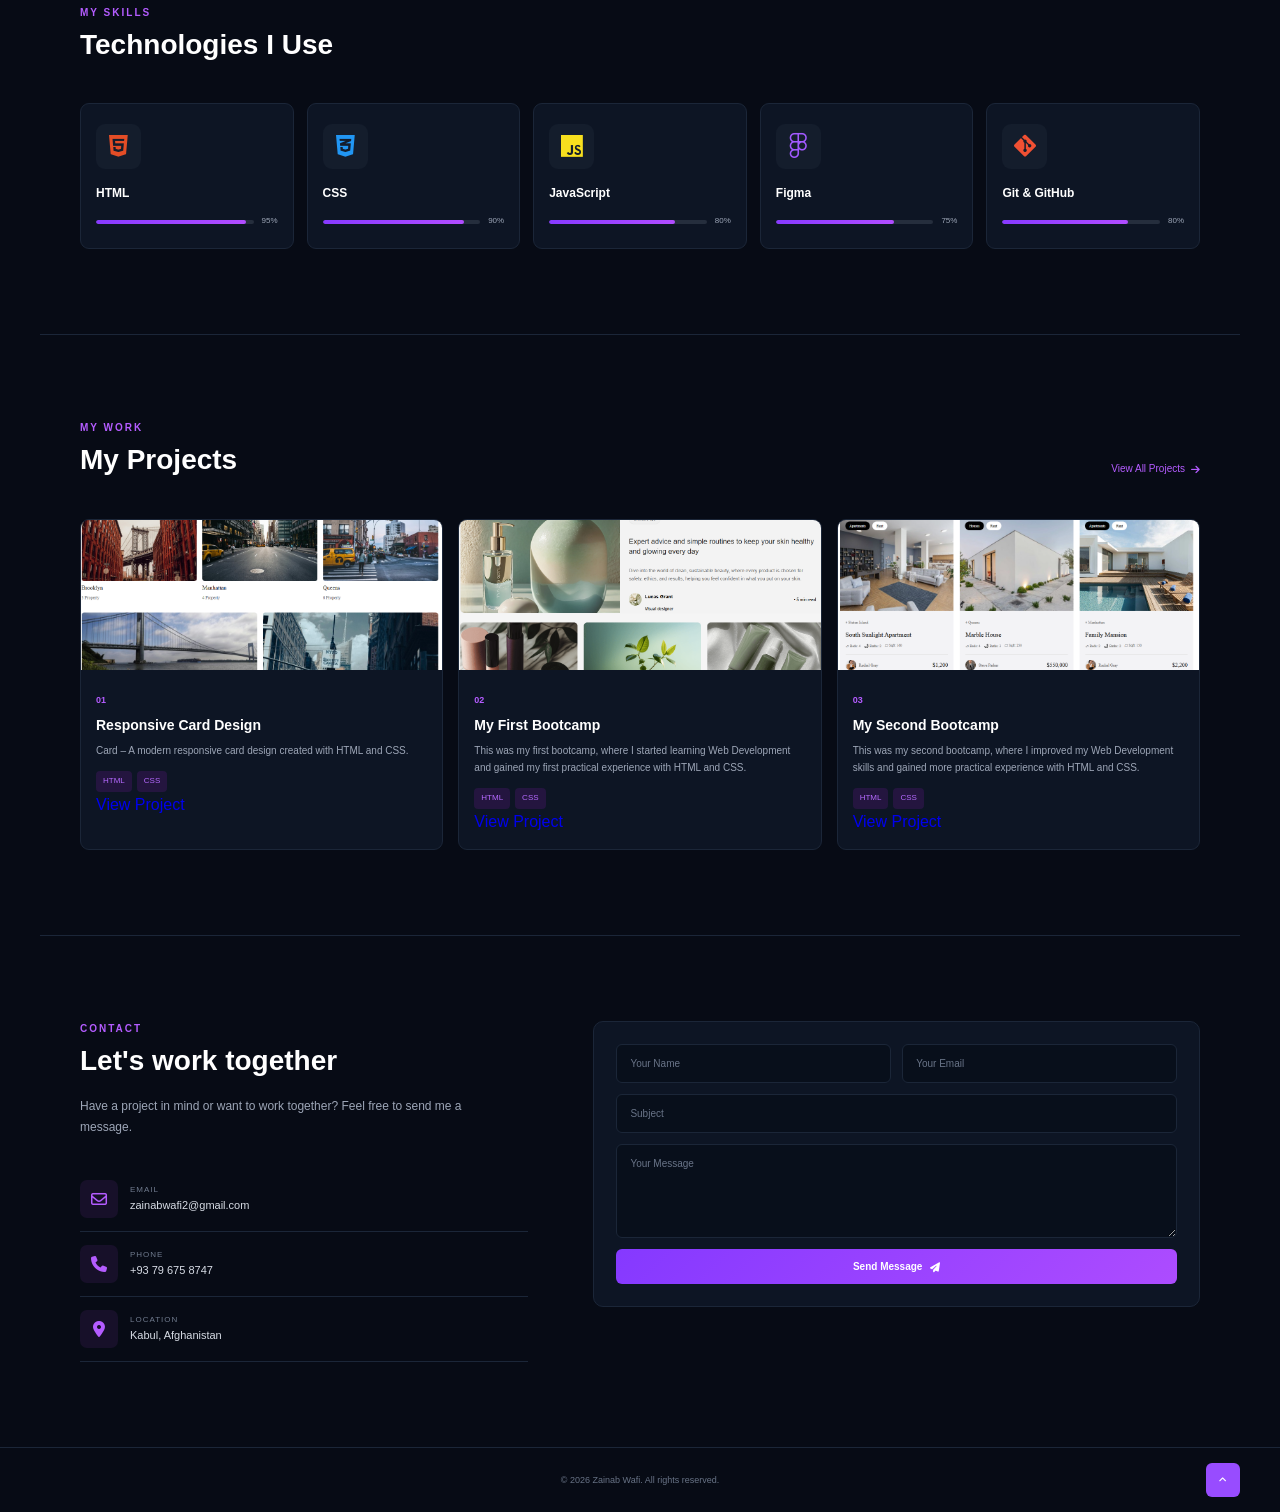
==== commit 06eea737: "Update project card titles and descriptions for clarity and consistency" ====
--- a/index.html
+++ b/index.html
@@ -324,46 +324,42 @@
         <div class="projects-container">
           <!-- Project 01 -->
 
-         <!-- Project 01 -->
-
-<article class="project-card">
-
-    <div class="project-image">
-        <img src="809.PNG" alt="Modern Landing Page">
-    </div>
-
-    <div class="project-content">
-
-        <span class="project-number">01</span>
-
-        <h3>Modern Landing Page</h3>
-
-        <p>
-            A modern responsive landing page designed
-            with HTML and CSS.
-        </p>
-
-        <div class="tags">
-            <span>HTML</span>
-            <span>CSS</span>
-        </div>
-
-        <a href="project1.html" class="view-project">
-            View Project
-        </a>
-
-    </div>
-
-</article>
-          <!-- Project 02 -->
+          <!-- Project 01 -->
 
           <article class="project-card">
             <div class="project-image">
-              <a href=" https://bootcamp1-7zj9wh69l-web2-7c0c.vercel.app/">
-          
-              <img src="pich55.PNG" alt=""
-                alt="Weather App"
-              /> 
+              <img src="809.PNG" alt="Modern Landing Page" />
+            </div>
+
+            <div class="project-content">
+              <span class="project-number">01</span>
+
+              <h3>Responsive Card Design</h3>
+
+              <p>
+                Card – A modern responsive card design created with HTML and
+                CSS.
+              </p>
+
+              <div class="tags">
+                <span>HTML</span>
+                <span>CSS</span>
+              </div>
+
+              <a
+                href="https://cards-grid.vercel.app/"
+                target="_blank"
+                class="view-project"
+              >
+                View Project
+              </a>
+            </div>
+          </article>
+          <!-- Project 02 -->
+
+          <article class="project-card">
+            <div class="project-image">
+              <img src="pich55.PNG" alt="" alt="Weather App" />
               <a href=" https://bootcamp1-7zj9wh69l-web2-7c0c.vercel.app/">
                 click here</a
               >
@@ -372,17 +368,25 @@
             <div class="project-content">
               <span class="project-number"> 02 </span>
 
-              <h3>Weather App</h3>
+              <h3>My First Bootcamp</h3>
 
               <p>
-                A weather application designed to display useful weather
-                information.
+                This was my first bootcamp, where I started learning Web
+                Development and gained my first practical experience with HTML
+                and CSS.
               </p>
 
               <div class="tags">
-                <span>JavaScript</span>
-                <span>API</span>
-              </div>
+                <span>HTML</span>
+                <span>CSS</span>
+              </div>
+              <a
+                href="https://bootcamp1-seven.vercel.app/"
+                target="_blank"
+                class="view-project"
+              >
+                View Project
+              </a>
             </div>
           </article>
 
@@ -391,23 +395,30 @@
           <article class="project-card">
             <div class="project-image">
               <img src="6050.PNG" alt="" />
+              <a href="https://cards-grid.vercel.app/"></a>
             </div>
 
             <div class="project-content">
               <span class="project-number"> 03 </span>
 
-              <h3>To-Do List App</h3>
+              <h3>My Second Bootcamp</h3>
 
               <p>
-                A simple task management application for organizing daily
-                activities.
+                This was my second bootcamp, where I improved my Web Development
+                skills and gained more practical experience with HTML and CSS.
               </p>
 
               <div class="tags">
                 <span>HTML</span>
                 <span>CSS</span>
-                <span>JS</span>
-              </div>
+              </div>
+              <a
+                href="https://bootcamp2-lake.vercel.app/"
+                target="_blank"
+                class="view-project"
+              >
+                View Project
+              </a>
             </div>
           </article>
         </div>
